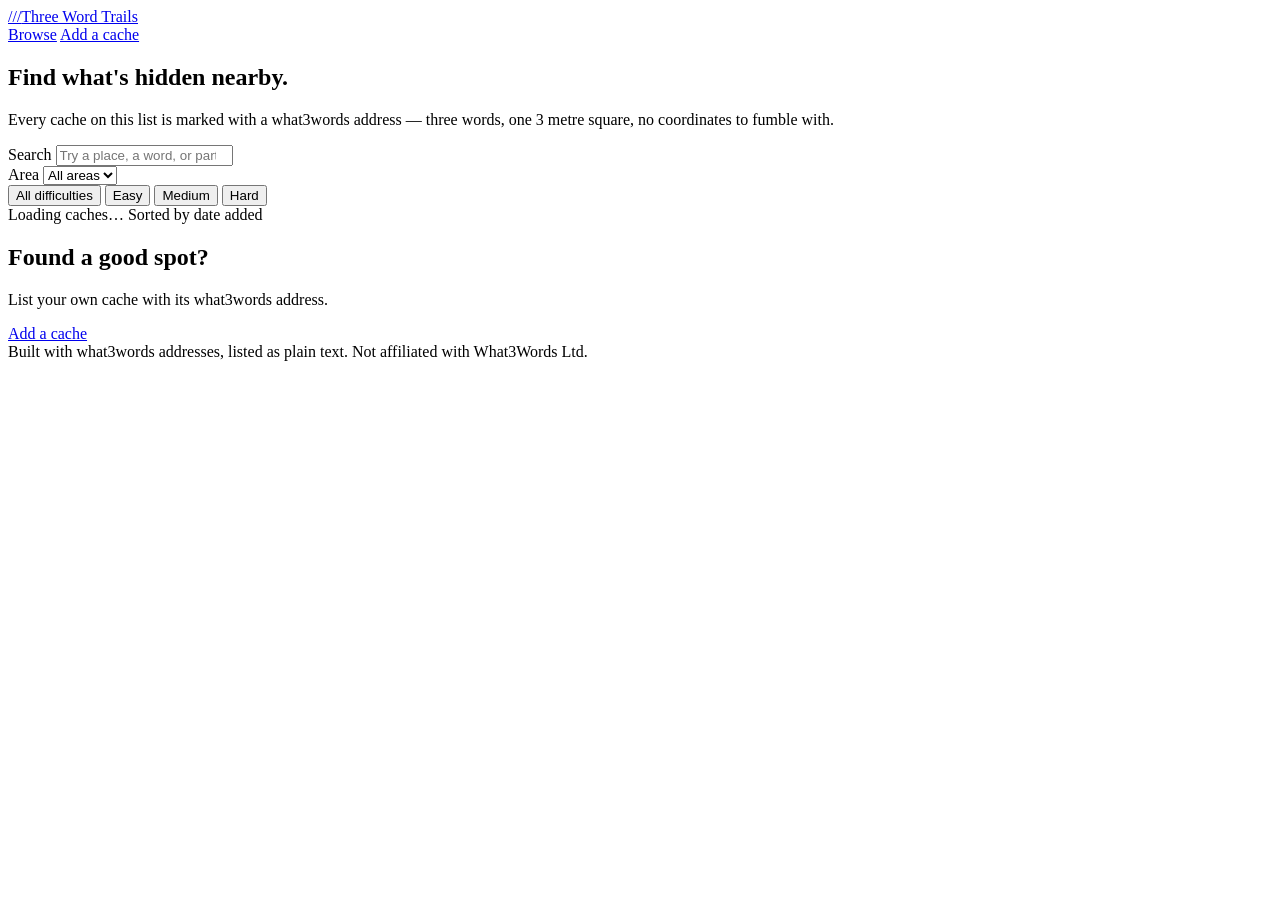
==== index.html @ 0b0abd36 "Create index.html" ====
<!DOCTYPE html>
<html lang="en">
<head>
  <meta charset="UTF-8" />
  <meta name="viewport" content="width=device-width, initial-scale=1.0" />
  <title>Three Word Trails — find geocaches by what3words</title>
  <meta name="description" content="Browse and submit geocaches listed by their what3words address. No app, no API — just a shared list." />

  <link rel="preconnect" href="https://fonts.googleapis.com" />
  <link rel="preconnect" href="https://fonts.gstatic.com" crossorigin />
  <link href="https://fonts.googleapis.com/css2?family=Fraunces:opsz,wght@9..144,500;9..144,600&family=Public+Sans:wght@400;500;600&family=IBM+Plex+Mono:wght@400;500&display=swap" rel="stylesheet" />

  <link rel="stylesheet" href="css/style.css" />
</head>
<body>

  <header class="site-header">
    <div class="wrap">
      <a class="wordmark" href="index.html"><span class="slashes">///</span>Three Word Trails</a>
      <nav class="site-nav">
        <a href="index.html">Browse</a>
        <a href="submit.html">Add a cache</a>
      </nav>
    </div>
  </header>

  <section class="hero">
    <div class="wrap">
      <h1>Find what's hidden nearby.</h1>
      <p class="lede">Every cache on this list is marked with a what3words address — three words, one 3&nbsp;metre square, no coordinates to fumble with.</p>

      <div class="field-box">
        <div class="row">
          <div style="flex:1 1 260px;">
            <label for="search-input">Search</label>
            <input type="search" id="search-input" placeholder="Try a place, a word, or part of a ///address" />
          </div>
          <div>
            <label for="area-select">Area</label>
            <select id="area-select">
              <option value="all">All areas</option>
            </select>
          </div>
        </div>
        <div class="chip-row" role="group" aria-label="Filter by difficulty">
          <button class="chip" data-difficulty="all" aria-pressed="true">All difficulties</button>
          <button class="chip" data-difficulty="easy" aria-pressed="false">Easy</button>
          <button class="chip" data-difficulty="medium" aria-pressed="false">Medium</button>
          <button class="chip" data-difficulty="hard" aria-pressed="false">Hard</button>
        </div>
      </div>
    </div>
  </section>

  <main class="wrap">
    <div class="results-bar">
      <span id="results-count">Loading caches…</span>
      <span>Sorted by date added</span>
    </div>

    <div class="cache-grid" id="cache-grid">
      <!-- Cards are rendered here by js/app.js -->
    </div>
  </main>

  <section class="cta-banner">
    <div class="wrap">
      <h2>Found a good spot?</h2>
      <p>List your own cache with its what3words address.</p>
      <a class="button" href="submit.html">Add a cache</a>
    </div>
  </section>

  <footer class="site-footer">
    <div class="wrap">
      Built with what3words addresses, listed as plain text. Not affiliated with What3Words Ltd.
    </div>
  </footer>

  <script src="js/app.js"></script>
</body>
</html>
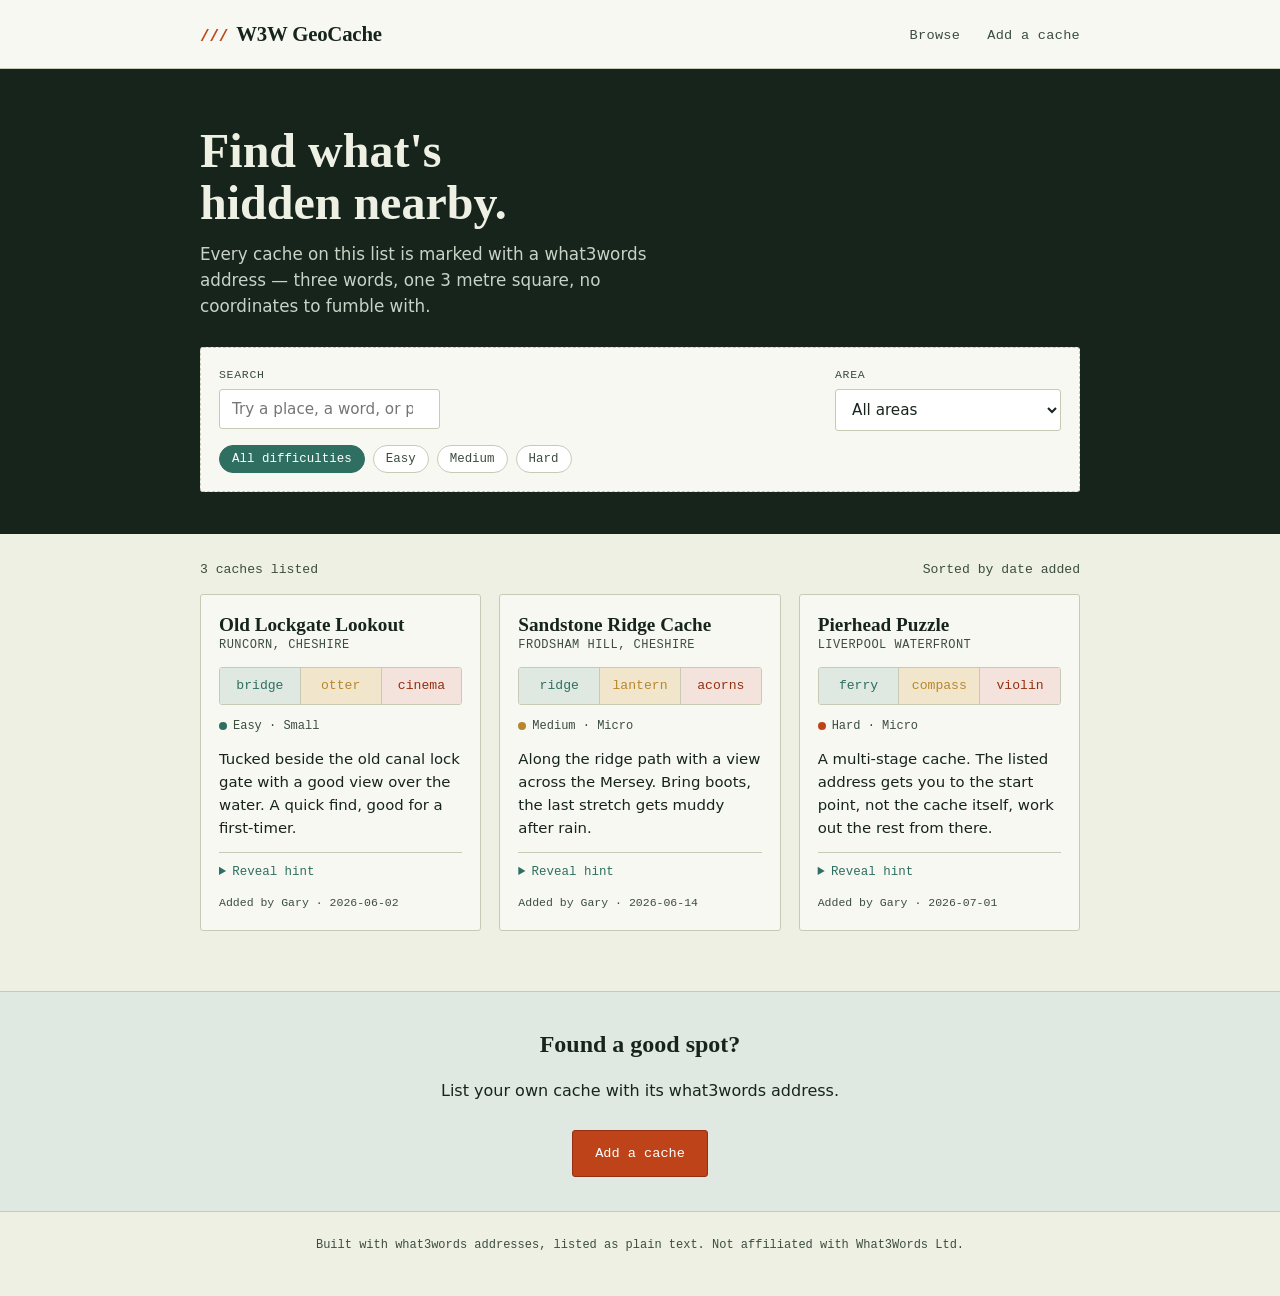
==== commit 7699592b: "Update title and wordmark in index.html" ====
--- a/index.html
+++ b/index.html
@@ -3,7 +3,7 @@
 <head>
   <meta charset="UTF-8" />
   <meta name="viewport" content="width=device-width, initial-scale=1.0" />
-  <title>Three Word Trails — find geocaches by what3words</title>
+  <title>W3W GeoCache — find geocaches by what3words</title>
   <meta name="description" content="Browse and submit geocaches listed by their what3words address. No app, no API — just a shared list." />
 
   <link rel="preconnect" href="https://fonts.googleapis.com" />
@@ -16,7 +16,7 @@
 
   <header class="site-header">
     <div class="wrap">
-      <a class="wordmark" href="index.html"><span class="slashes">///</span>Three Word Trails</a>
+      <a class="wordmark" href="index.html"><span class="slashes">///</span>W3W GeoCache</a>
       <nav class="site-nav">
         <a href="index.html">Browse</a>
         <a href="submit.html">Add a cache</a>
--- a/css/style.css
+++ b/css/style.css
@@ -0,0 +1,455 @@
+/* ============================================
+   Design tokens
+   ============================================ */
+:root {
+  --ink: #16241c;
+  --ink-soft: #3c4d40;
+  --paper: #eef0e4;
+  --paper-raised: #f7f8f1;
+  --moss: #2f6f62;
+  --moss-tint: #dfe9e2;
+  --blaze: #bf4319;
+  --blaze-dark: #942f10;
+  --gold: #b8862c;
+  --gold-tint: #f1e6cc;
+  --line: #c7cbb6;
+
+  --font-display: "Fraunces", "Iowan Old Style", Georgia, serif;
+  --font-body: "Public Sans", "Segoe UI", system-ui, sans-serif;
+  --font-mono: "IBM Plex Mono", "SFMono-Regular", Consolas, monospace;
+
+  --radius: 3px;
+  --max-width: 920px;
+}
+
+* { box-sizing: border-box; }
+
+html { scroll-behavior: smooth; }
+@media (prefers-reduced-motion: reduce) {
+  html { scroll-behavior: auto; }
+  * { animation-duration: 0.01ms !important; transition-duration: 0.01ms !important; }
+}
+
+body {
+  margin: 0;
+  background: var(--paper);
+  color: var(--ink);
+  font-family: var(--font-body);
+  font-size: 16px;
+  line-height: 1.55;
+}
+
+a { color: var(--moss); }
+a:hover { color: var(--blaze); }
+
+:focus-visible {
+  outline: 3px solid var(--blaze);
+  outline-offset: 2px;
+}
+
+.wrap {
+  max-width: var(--max-width);
+  margin: 0 auto;
+  padding: 0 20px;
+}
+
+/* ============================================
+   Site header
+   ============================================ */
+.site-header {
+  border-bottom: 1px solid var(--line);
+  background: var(--paper-raised);
+}
+
+.site-header .wrap {
+  display: flex;
+  align-items: center;
+  justify-content: space-between;
+  padding-top: 18px;
+  padding-bottom: 18px;
+}
+
+.wordmark {
+  font-family: var(--font-display);
+  font-weight: 600;
+  font-size: 1.3rem;
+  letter-spacing: -0.01em;
+  color: var(--ink);
+  text-decoration: none;
+  display: flex;
+  align-items: baseline;
+  gap: 8px;
+}
+
+.wordmark .slashes {
+  font-family: var(--font-mono);
+  color: var(--blaze);
+  font-size: 1rem;
+}
+
+.site-nav a {
+  font-family: var(--font-mono);
+  font-size: 0.85rem;
+  text-decoration: none;
+  color: var(--ink-soft);
+  margin-left: 22px;
+  letter-spacing: 0.02em;
+}
+
+.site-nav a:hover { color: var(--blaze); }
+
+/* ============================================
+   Hero / search
+   ============================================ */
+.hero {
+  position: relative;
+  background-color: var(--ink);
+  background-image:
+    linear-gradient(var(--ink), var(--ink)),
+    repeating-linear-gradient(0deg, rgba(238,240,228,0.06) 0 1px, transparent 1px 34px),
+    repeating-linear-gradient(90deg, rgba(238,240,228,0.06) 0 1px, transparent 1px 34px);
+  color: var(--paper);
+  padding: 56px 0 42px;
+}
+
+.hero h1 {
+  font-family: var(--font-display);
+  font-weight: 600;
+  font-size: clamp(2rem, 4.5vw, 3rem);
+  line-height: 1.08;
+  margin: 0 0 12px;
+  max-width: 16ch;
+}
+
+.hero p.lede {
+  font-size: 1.05rem;
+  color: #c9d2c6;
+  max-width: 46ch;
+  margin: 0 0 28px;
+}
+
+.field-box {
+  background: var(--paper-raised);
+  border: 1px dashed var(--line);
+  border-radius: var(--radius);
+  padding: 18px;
+  color: var(--ink);
+}
+
+.field-box .row {
+  display: flex;
+  gap: 12px;
+  flex-wrap: wrap;
+}
+
+.field-box label {
+  font-family: var(--font-mono);
+  font-size: 0.72rem;
+  text-transform: uppercase;
+  letter-spacing: 0.06em;
+  color: var(--ink-soft);
+  display: block;
+  margin-bottom: 5px;
+}
+
+.field-box input[type="search"],
+.field-box select {
+  font-family: var(--font-body);
+  font-size: 0.95rem;
+  padding: 10px 12px;
+  border: 1px solid var(--line);
+  border-radius: var(--radius);
+  background: #fff;
+  color: var(--ink);
+  min-width: 0;
+}
+
+.field-box input[type="search"] { flex: 1 1 260px; }
+.field-box select { flex: 0 1 180px; }
+
+/* ============================================
+   Difficulty chips
+   ============================================ */
+.chip-row {
+  display: flex;
+  gap: 8px;
+  flex-wrap: wrap;
+  margin-top: 14px;
+}
+
+.chip {
+  font-family: var(--font-mono);
+  font-size: 0.78rem;
+  padding: 6px 12px;
+  border-radius: 999px;
+  border: 1px solid var(--line);
+  background: #fff;
+  cursor: pointer;
+  color: var(--ink-soft);
+}
+
+.chip[aria-pressed="true"] {
+  background: var(--moss);
+  border-color: var(--moss);
+  color: #fff;
+}
+
+/* ============================================
+   Results
+   ============================================ */
+.results-bar {
+  display: flex;
+  align-items: baseline;
+  justify-content: space-between;
+  padding: 26px 0 14px;
+  font-family: var(--font-mono);
+  font-size: 0.82rem;
+  color: var(--ink-soft);
+}
+
+.cache-grid {
+  display: grid;
+  grid-template-columns: repeat(auto-fill, minmax(280px, 1fr));
+  gap: 18px;
+  padding-bottom: 60px;
+}
+
+.cache-card {
+  background: var(--paper-raised);
+  border: 1px solid var(--line);
+  border-radius: var(--radius);
+  padding: 18px;
+  display: flex;
+  flex-direction: column;
+  gap: 12px;
+}
+
+.cache-card h3 {
+  font-family: var(--font-display);
+  font-size: 1.2rem;
+  margin: 0;
+  line-height: 1.2;
+}
+
+.cache-meta {
+  font-family: var(--font-mono);
+  font-size: 0.75rem;
+  color: var(--ink-soft);
+  text-transform: uppercase;
+  letter-spacing: 0.04em;
+}
+
+/* the signature: three-word address rendered as grid tiles */
+.w3w {
+  display: flex;
+  font-family: var(--font-mono);
+  font-size: 0.82rem;
+  border: 1px solid var(--line);
+  border-radius: var(--radius);
+  overflow: hidden;
+}
+
+.w3w span {
+  flex: 1;
+  padding: 8px 6px;
+  text-align: center;
+  border-right: 1px solid var(--line);
+}
+
+.w3w span:last-child { border-right: none; }
+.w3w span:nth-child(1) { background: var(--moss-tint); color: var(--moss); }
+.w3w span:nth-child(2) { background: var(--gold-tint); color: var(--gold); }
+.w3w span:nth-child(3) { background: #f4e3dc; color: var(--blaze-dark); }
+
+.cache-card p.desc {
+  margin: 0;
+  font-size: 0.93rem;
+  color: var(--ink);
+}
+
+.difficulty-badge {
+  display: inline-flex;
+  align-items: center;
+  gap: 6px;
+  font-family: var(--font-mono);
+  font-size: 0.75rem;
+  color: var(--ink-soft);
+}
+
+.difficulty-badge .dot {
+  width: 8px;
+  height: 8px;
+  border-radius: 50%;
+}
+
+.dot.easy { background: var(--moss); }
+.dot.medium { background: var(--gold); }
+.dot.hard { background: var(--blaze); }
+
+.cache-card details {
+  font-size: 0.88rem;
+  border-top: 1px solid var(--line);
+  padding-top: 10px;
+}
+
+.cache-card summary {
+  cursor: pointer;
+  font-family: var(--font-mono);
+  font-size: 0.78rem;
+  color: var(--moss);
+}
+
+.cache-card .footer-line {
+  font-family: var(--font-mono);
+  font-size: 0.72rem;
+  color: var(--ink-soft);
+  margin-top: auto;
+}
+
+.empty-state {
+  border: 1px dashed var(--line);
+  border-radius: var(--radius);
+  padding: 40px 20px;
+  text-align: center;
+  color: var(--ink-soft);
+  font-family: var(--font-mono);
+  font-size: 0.9rem;
+}
+
+/* ============================================
+   CTA banner
+   ============================================ */
+.cta-banner {
+  background: var(--moss-tint);
+  border-top: 1px solid var(--line);
+  border-bottom: 1px solid var(--line);
+  padding: 34px 0;
+  text-align: center;
+}
+
+.cta-banner h2 {
+  font-family: var(--font-display);
+  font-size: 1.5rem;
+  margin: 0 0 8px;
+}
+
+.button {
+  display: inline-block;
+  font-family: var(--font-mono);
+  font-size: 0.85rem;
+  text-decoration: none;
+  background: var(--blaze);
+  color: #fff;
+  padding: 12px 22px;
+  border-radius: var(--radius);
+  border: 1px solid var(--blaze-dark);
+  margin-top: 10px;
+}
+
+.button:hover { background: var(--blaze-dark); color: #fff; }
+
+/* ============================================
+   Submit page
+   ============================================ */
+.journal {
+  max-width: 640px;
+  margin: 0 auto;
+  padding: 48px 0 70px;
+}
+
+.journal h1 {
+  font-family: var(--font-display);
+  font-size: 2rem;
+  margin-bottom: 6px;
+}
+
+.journal .lede {
+  color: var(--ink-soft);
+  margin-bottom: 32px;
+}
+
+.steps {
+  list-style: none;
+  margin: 0 0 34px;
+  padding: 0;
+  counter-reset: step;
+}
+
+.steps li {
+  counter-increment: step;
+  position: relative;
+  padding: 4px 0 22px 42px;
+  border-left: 1px solid var(--line);
+  margin-left: 14px;
+}
+
+.steps li:last-child { border-left-color: transparent; }
+
+.steps li::before {
+  content: counter(step);
+  position: absolute;
+  left: -14px;
+  top: 0;
+  width: 28px;
+  height: 28px;
+  border-radius: 50%;
+  background: var(--paper-raised);
+  border: 1px solid var(--moss);
+  color: var(--moss);
+  font-family: var(--font-mono);
+  font-size: 0.8rem;
+  display: flex;
+  align-items: center;
+  justify-content: center;
+}
+
+.steps h3 {
+  margin: 0 0 4px;
+  font-family: var(--font-display);
+  font-size: 1.1rem;
+}
+
+.steps p { margin: 0; color: var(--ink-soft); font-size: 0.93rem; }
+
+.schema-box {
+  background: var(--ink);
+  color: var(--paper);
+  border-radius: var(--radius);
+  padding: 18px 20px;
+  font-family: var(--font-mono);
+  font-size: 0.82rem;
+  overflow-x: auto;
+  margin-bottom: 34px;
+}
+
+.schema-box .k { color: #9fd0c2; }
+.schema-box .v { color: var(--gold-tint); }
+
+.etiquette {
+  background: var(--paper-raised);
+  border: 1px dashed var(--line);
+  border-radius: var(--radius);
+  padding: 18px 20px;
+  font-size: 0.9rem;
+}
+
+.etiquette h3 {
+  font-family: var(--font-display);
+  margin-top: 0;
+}
+
+/* ============================================
+   Footer
+   ============================================ */
+.site-footer {
+  padding: 24px 0 40px;
+  font-family: var(--font-mono);
+  font-size: 0.75rem;
+  color: var(--ink-soft);
+  text-align: center;
+}
+
+@media (max-width: 560px) {
+  .site-nav a { margin-left: 14px; }
+  .hero { padding: 40px 0 32px; }
+}
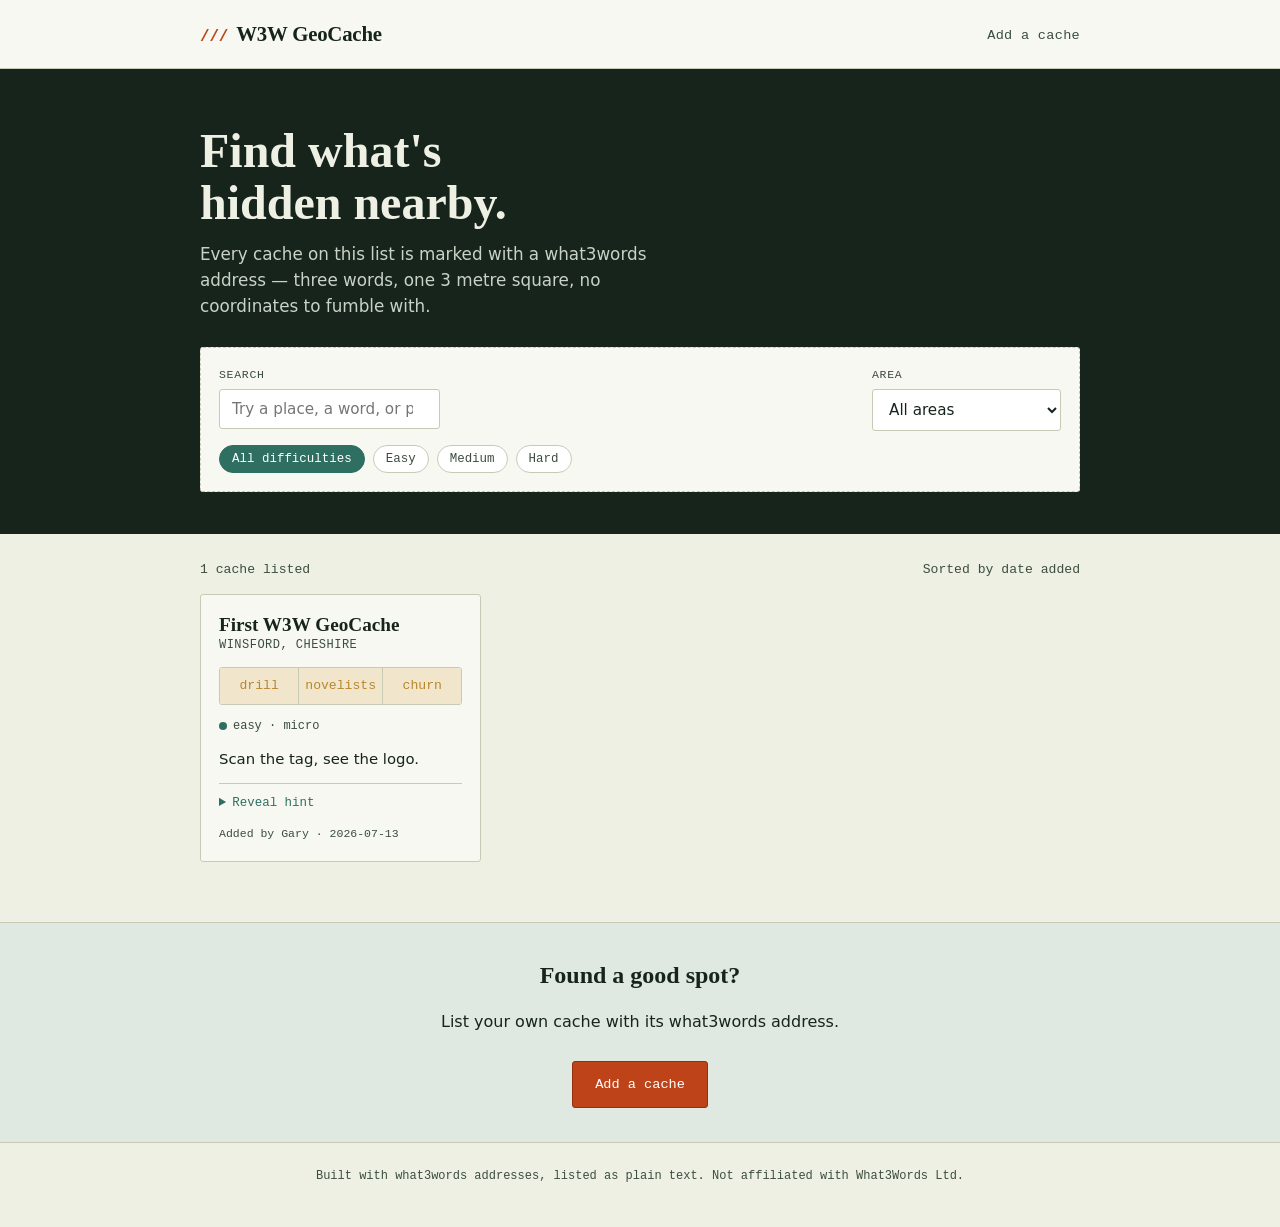
==== commit ff0bf26f: "Comment out Browse link in site navigation Comment out the 'Browse' link in the navigation." ====
--- a/index.html
+++ b/index.html
@@ -18,7 +18,7 @@
     <div class="wrap">
       <a class="wordmark" href="index.html"><span class="slashes">///</span>W3W GeoCache</a>
       <nav class="site-nav">
-        <a href="index.html">Browse</a>
+        <!--<a href="index.html">Browse</a>-->
         <a href="submit.html">Add a cache</a>
       </nav>
     </div>
--- a/css/style.css
+++ b/css/style.css
@@ -257,9 +257,9 @@
 }
 
 .w3w span:last-child { border-right: none; }
-.w3w span:nth-child(1) { background: var(--moss-tint); color: var(--moss); }
+.w3w span:nth-child(1) { background: var(--gold-tint); color: var(--gold); }
 .w3w span:nth-child(2) { background: var(--gold-tint); color: var(--gold); }
-.w3w span:nth-child(3) { background: #f4e3dc; color: var(--blaze-dark); }
+.w3w span:nth-child(3) { background: var(--gold-tint); color: var(--gold); }
 
 .cache-card p.desc {
   margin: 0;
